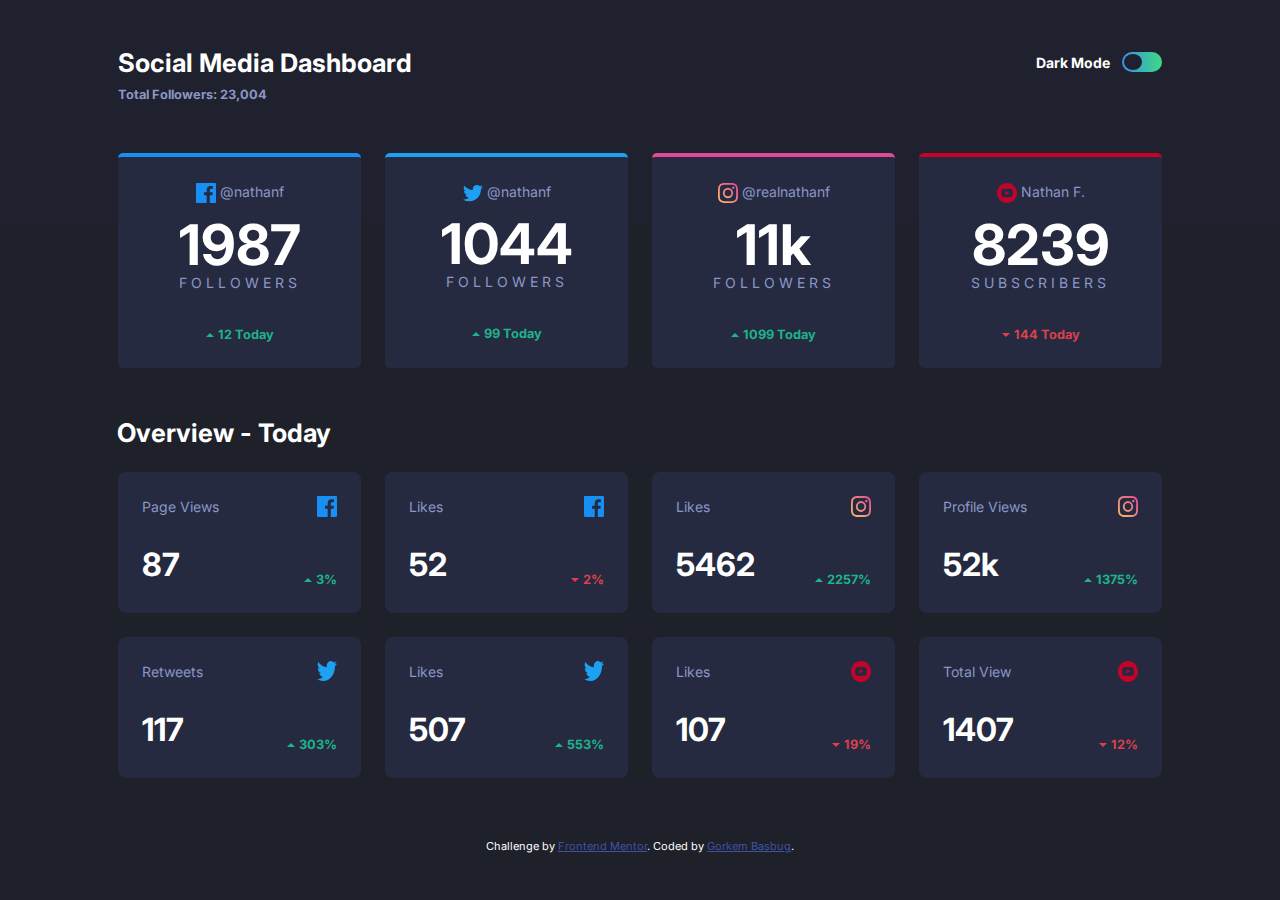
==== social-media-dashboard-with-theme-switcher-master/index.html @ 9b9a8004 "completed" ====
<!DOCTYPE html>
<html lang="en">
<head>
  <meta charset="UTF-8">
  <meta name="viewport" content="width=device-width, initial-scale=1.0"> <!-- displays site properly based on user's device -->
  <link href="https://cdn.jsdelivr.net/npm/bootstrap@5.0.0-beta1/dist/css/bootstrap.min.css" rel="stylesheet" crossorigin="anonymous">
  <link rel="preconnect" href="https://fonts.gstatic.com">
  <link href="https://fonts.googleapis.com/css2?family=Inter:wght@400;700&display=swap" rel="stylesheet">
  <link rel="icon" type="image/png" sizes="32x32" href="./images/favicon-32x32.png">
  <link rel="stylesheet" href="./css/style.css">
  <title>Frontend Mentor | [Challenge Name Here]</title>

  <!-- Feel free to remove these styles or customise in your own stylesheet 👍 -->
  <style>
    .attribution { font-size: 11px; text-align: center; }
    .attribution a { color: hsl(228, 45%, 44%); }
  </style>
</head>
<body>
  <section class="top-section">
    <div class="container p-5">
      <div class="row">
        <div class="col-sm">
          <h1>Social Media Dashboard</h1>
          <h3>Total Followers: 23,004</h3>
          <hr class="d-flex d-block d-md-none">
        </div>
        <div class="col-md d-flex justify-content-between justify-content-md-end gap-2">
          <span class="p-1">Dark Mode</span>
          <label class="switch-wrap mt-1">
            <input id="toggle-button" type="checkbox" />
            <div class="switch"></div>
          </label>
        </div>
      </div>
  </div>
  <div class="container p-4"></div>
  </section>
  <section class="bottom-section">
    <div class="container p-6">
      <div class="row text-white d-flex justify-content-md-center justify-content-center gap-4">
        <div class="col-lg col-md-5 col-sm-12  p-4 text-center top facebook">
          <img src="./images/icon-facebook.svg" alt="Facebook Icon">
          <span class="username">@nathanf</span>
          <span class="d-block count">1987</span> 
          <span class="d-block users">Followers</span>
          <img src="./images/icon-up.svg" alt="Up Icon">
          <span class="up-count">12 Today</span> 
        </div>
        <div class="col-lg col-md-5 col-sm-12  p-4 text-center top twitter">
          <img src="./images/icon-twitter.svg" alt="Twitter Icon">
          <span class="username">@nathanf</span>
          <span class="d-block count">1044</span> 
          <span class="d-block users">Followers</span>
          <img src="./images/icon-up.svg" alt="Up Icon">
          <span class="up-count">99 Today</span>
        </div>
        <div class="col-lg col-md-5 col-sm-12  p-4 text-center top instagram">
          <img src="./images/icon-instagram.svg" alt="Instagram Icon">
          <span class="username">@realnathanf</span>
          <span class="d-block count">11k</span> 
          <span class="d-block users">Followers</span>
          <img src="./images/icon-up.svg" alt="Up Icon">
          <span class="up-count">1099 Today</span>
        </div>
        <div class="col-lg col-md-5 col-sm-12  p-4 text-center top youtube">
          <img src="./images/icon-youtube.svg" alt="Youtube Icon">
          <span class="username">Nathan F.</span>
          <span class="d-block count">8239</span> 
          <span class="d-block users">Subscribers</span>
          <img src="./images/icon-down.svg" alt="Down Icon">
          <span class="down-count">144 Today</span>
        </div>
        </div>
      </div>
    </div>
    <div class="container">
      <h1 class="title">Overview - Today</h1>
    </div>
    <div class="container bottom p-6">
      <div class="row text-white d-flex justify-content-md-center justify-content-center gap-4 mb-4">
        <div class="col-lg col-md-5 col-sm-12  p-4 rounded-3 ">
          <div class="row">
            <div class="col d-flex justify-content-between">
              <span class="username">Page Views</span>
              <img src="./images/icon-facebook.svg" alt="Facebok Icon">
            </div>
          </div>
          <div class="row mt-4">
            <div class="col d-flex justify-content-between align-items-end">
                <span class="count-bottom">87</span>
              <div>
                <img src="./images/icon-up.svg" alt="up Icon">
                <span class="up-count">3%</span>
              </div>
            </div>
          </div>
        </div>
        <div class="col-lg col-md-5 col-sm-12  p-4 rounded-3">
          <div class="row">
            <div class="col d-flex justify-content-between">
              <span class="username">Likes</span>
              <img src="./images/icon-facebook.svg" alt="Facebok Icon">
            </div>
          </div>
          <div class="row mt-4">
            <div class="col d-flex justify-content-between align-items-end">
              <span class="count-bottom">52</span>
              <div>
                <img src="./images/icon-down.svg" alt="down Icon">
                <span  class="down-count">2%</span>
              </div>
            </div>
          </div>
        </div>
        <div class="col-lg col-md-5 col-sm-12  p-4 rounded-3">
          <div class="row">
            <div class="col d-flex justify-content-between">
              <span class="username">Likes</span>
              <img src="./images/icon-instagram.svg" alt="Instagram Icon">
            </div>
          </div>
          <div class="row mt-4">
            <div class="col d-flex justify-content-between align-items-end">
              <span class="count-bottom">5462</span>
              <div>
                <img src="./images/icon-up.svg" alt="up Icon">
                <span class="up-count">2257%</span>
              </div>
            </div>
          </div>
        </div>
        <div class="col-lg col-md-5 col-sm-12  p-4 rounded-3 ">
          <div class="row">
            <div class="col d-flex justify-content-between">
              <span  class="username">Profile Views</span>
              <img src="./images/icon-instagram.svg" alt="Instagram Icon">
            </div>
          </div>
          <div class="row mt-4">
            <div class="col d-flex justify-content-between align-items-end">
              <span class="count-bottom">52k</span>
              <div>
                <img src="./images/icon-up.svg" alt="up Icon">
                <span  class="up-count">1375%</span>
              </div>
            </div>
          </div>
        </div>
      </div>
      <div class="row text-white d-flex justify-content-md-center justify-content-center gap-4">
        <div class="col-lg col-md-5 col-sm-12  p-4 rounded-3">
          <div class="row">
            <div class="col d-flex justify-content-between">
              <span class="username">Retweets</span>
              <img src="./images/icon-twitter.svg" alt="twitter Icon">
            </div>
          </div>
          <div class="row mt-4">
            <div class="col d-flex justify-content-between align-items-end">
              <span class="count-bottom">117</span>
              <div>
                <img src="./images/icon-up.svg" alt="up Icon">
                <span  class="up-count">303%</span>
              </div>
            </div>
          </div>
        </div>
        <div class="col-lg col-md-5 col-sm-12  p-4 rounded-3 ">
          <div class="row">
            <div class="col d-flex justify-content-between">
              <span  class="username">Likes</span>
              <img src="./images/icon-twitter.svg" alt="twitter Icon">
            </div>
          </div>
          <div class="row mt-4">
            <div class="col d-flex justify-content-between align-items-end">
              <span class="count-bottom">507</span>
              <div>
                <img src="./images/icon-up.svg" alt="up Icon">
                <span class="up-count">553%</span>
              </div>
            </div>
          </div>
        </div>
        <div class="col-lg col-md-5 col-sm-12  p-4 rounded-3">
          <div class="row">
            <div class="col d-flex justify-content-between">
              <span class="username">Likes</span>
              <img src="./images/icon-youtube.svg" alt="youtube Icon">
            </div>
          </div>
          <div class="row mt-4">
            <div class="col d-flex justify-content-between align-items-end">
              <span class="count-bottom">107</span>
              <div>
                <img src="./images/icon-down.svg" alt="down Icon">
                <span class="down-count">19%</span>
              </div>
            </div>
          </div>
        </div>
        <div class="col-lg col-md-5 col-sm-12  p-4 rounded-3">
          <div class="row">
            <div class="col d-flex justify-content-between">
              <span class="username">Total View</span>
              <img src="./images/icon-youtube.svg" alt="youtube Icon">
            </div>
          </div>
          <div class="row mt-4">
            <div class="col d-flex justify-content-between align-items-end">
              <span class="count-bottom">1407</span>
              <div>
                <img src="./images/icon-down.svg" alt="down Icon">
                <span class="down-count">12%</span>
              </div>
            </div>
          </div>
        </div>
      </div>
    </div>
  </section>
  <footer>
    <div class="attribution mb-4">
      Challenge by <a href="https://www.frontendmentor.io?ref=challenge" target="_blank">Frontend Mentor</a>. 
      Coded by <a href="https://www.frontendmentor.io/profile/gbasbu">Gorkem Basbug</a>.
    </div>
  </footer>
  <script src="./js/script.js"></script>
</body>
</html>
---- social-media-dashboard-with-theme-switcher-master/css/style.css ----
/* Primary */
/* Dark Theme */
/* Light Theme */
body {
  font-size: 14px;
  font-family: "Inter", sans-serif;
  min-height: 100vh;
  background-color: #1e202a;
}
body h1, body h2, body h3, body h4, body h5, body h6 {
  font-size: 1rem;
}
body .top-section {
  background-color: #1f212e;
}
body .top-section .col-sm h1, body .top-section .col-md h1 {
  font-size: 1.6rem;
  font-weight: 700;
  color: white;
}
@media only screen and (max-width: 415px) {
  body .top-section .col-sm h1, body .top-section .col-md h1 {
    font-size: 1.3rem;
  }
}
body .top-section .col-sm h3, body .top-section .col-md h3 {
  color: #8b97c6;
  font-size: 0.8rem;
  font-weight: 700;
  margin-bottom: 25px;
}
body .top-section .col-sm hr, body .top-section .col-md hr {
  color: #8b97c6;
}
body .top-section .col-sm span, body .top-section .col-md span {
  font-weight: 700;
  font-weight: 0.8rem;
  color: white;
}
@media only screen and (max-width: 768px) {
  body .top-section .col-sm span, body .top-section .col-md span {
    color: #8b97c6;
  }
}
body .top-section .col-sm .form-check-input, body .top-section .col-md .form-check-input {
  width: 40px;
  height: 20px;
}
body .bottom-section {
  margin-top: -130px;
}
@media only screen and (max-width: 980px) {
  body .bottom-section {
    margin-top: -120px;
  }
}
body .bottom-section .top {
  border-top: 4px solid;
  border-radius: 5px;
}
body .bottom-section .col-lg {
  background-color: #252a41;
}
body .bottom-section .col-lg:hover {
  background-color: #2f3451;
  cursor: pointer;
}
body .bottom-section .col-lg .username {
  color: #8b97c6;
}
body .bottom-section .col-lg .count {
  font-size: 3.5rem;
  font-weight: 700;
}
body .bottom-section .col-lg .count-bottom {
  font-size: 2rem;
  font-weight: 700;
}
body .bottom-section .col-lg .users {
  color: #8b97c6;
  text-transform: uppercase;
  letter-spacing: 4px;
  margin-top: -15px;
  margin-bottom: 30px;
}
body .bottom-section .col-lg .up-count {
  color: #1db489;
  font-weight: 700;
  font-size: 0.8rem;
}
body .bottom-section .col-lg .down-count {
  color: #dc414c;
  font-weight: 700;
  font-size: 0.8rem;
}
body .bottom-section .facebook {
  border-color: #198ff5;
}
body .bottom-section .twitter {
  border-color: #1ca0f2;
}
body .bottom-section .instagram {
  border-color: #df4996;
}
body .bottom-section .youtube {
  border-color: #c4032a;
}
body .bottom-section h1 {
  font-size: 1.6rem;
  font-weight: 700;
  color: white;
  margin-left: 35px;
  margin-top: -10px;
}
body .bottom-section .bottom {
  margin-top: -45px;
}
body .bottom-section .bottom .text-right {
  text-align: right;
}

.switch-wrap {
  cursor: pointer;
  background: linear-gradient(90deg, #378fe6, #3eda82);
  padding: 2px;
  width: 40px;
  height: 20px;
  border-radius: 10px;
}
.switch-wrap input {
  position: absolute;
  opacity: 0;
  width: 0;
  height: 0;
}

.switch {
  height: 100%;
  display: grid;
  grid-template-columns: 0fr 1fr 1fr;
  transition: 0.2s;
}
.switch::after {
  content: "";
  border-radius: 50%;
  background: #1f212e;
  grid-column: 2;
}

input:checked + .switch {
  grid-template-columns: 1fr 1fr 0fr;
}
input:checked + .switch::after {
  background-color: #f5f7ff;
}

.p-6 {
  padding: 60px;
}

.attribution {
  color: white;
}

body.light-theme {
  background-color: white;
}
body.light-theme footer .attribution {
  color: #1e202a;
}

body.light-theme .top-section {
  background-color: #f5f7ff;
}
body.light-theme .top-section h1 {
  color: #1e202a;
}
body.light-theme .top-section h3 {
  color: #63687e;
}
body.light-theme .top-section span {
  color: #63687e;
}
body.light-theme .top-section .switch-wrap {
  background: transparent;
  background-color: #aeb3cb;
}

body.light-theme .bottom-section .col-lg {
  background-color: #f0f2fa;
}
body.light-theme .bottom-section .col-lg:hover {
  background-color: #e6e6e6;
}
body.light-theme .bottom-section .col-lg .count {
  color: #1e202a;
}
body.light-theme .bottom-section .col-lg .username {
  font-weight: 700;
}

body.light-theme .container .title {
  color: #63687e;
}
body.light-theme .container .count-bottom {
  color: #1e202a;
}

/*# sourceMappingURL=style.css.map */
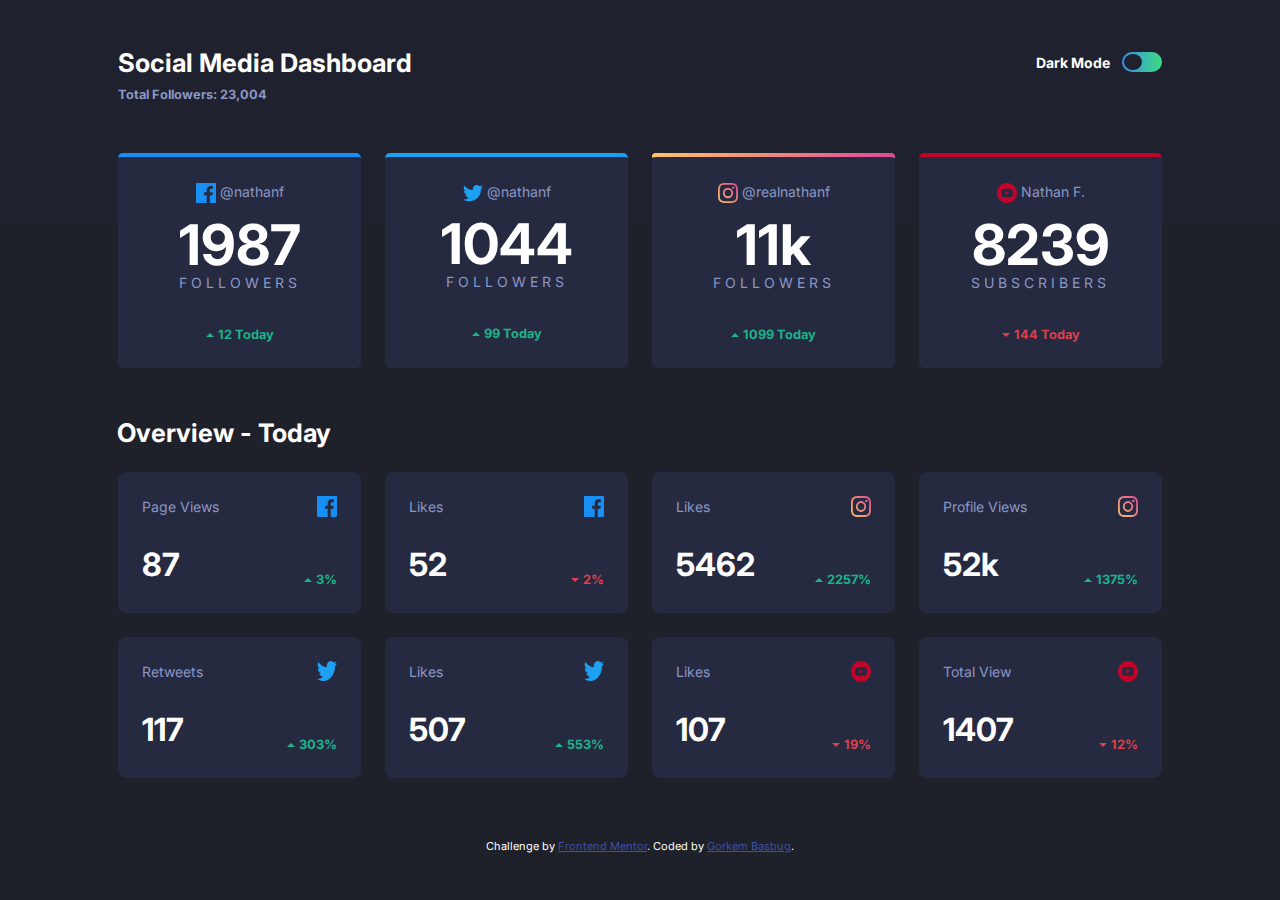
==== commit 591ff703: "added instagram card border color" ====
--- a/social-media-dashboard-with-theme-switcher-master/index.html
+++ b/social-media-dashboard-with-theme-switcher-master/index.html
@@ -55,7 +55,8 @@
           <img src="./images/icon-up.svg" alt="Up Icon">
           <span class="up-count">99 Today</span>
         </div>
-        <div class="col-lg col-md-5 col-sm-12  p-4 text-center top instagram">
+        <div class="col-lg col-md-5 col-sm-12  position-relative p-4 text-center top instagram">
+          <div class="position-absolute top-0"><span class="d-none">.</span></div>
           <img src="./images/icon-instagram.svg" alt="Instagram Icon">
           <span class="username">@realnathanf</span>
           <span class="d-block count">11k</span> 
--- a/social-media-dashboard-with-theme-switcher-master/css/style.css
+++ b/social-media-dashboard-with-theme-switcher-master/css/style.css
@@ -99,8 +99,15 @@
 body .bottom-section .twitter {
   border-color: #1ca0f2;
 }
-body .bottom-section .instagram {
-  border-color: #df4996;
+body .bottom-section .instagram div {
+  width: 100%;
+  height: 2%;
+  margin-top: -4px;
+  margin-left: -24px;
+  color: #252a41;
+  border-top-left-radius: 10px;
+  border-top-right-radius: 10px;
+  background: linear-gradient(90deg, #fdc468, #df4996);
 }
 body .bottom-section .youtube {
   border-color: #c4032a;
@@ -206,4 +213,8 @@
   color: #1e202a;
 }
 
+body.light-theme .instagram {
+  color: #f0f2fa;
+}
+
 /*# sourceMappingURL=style.css.map */
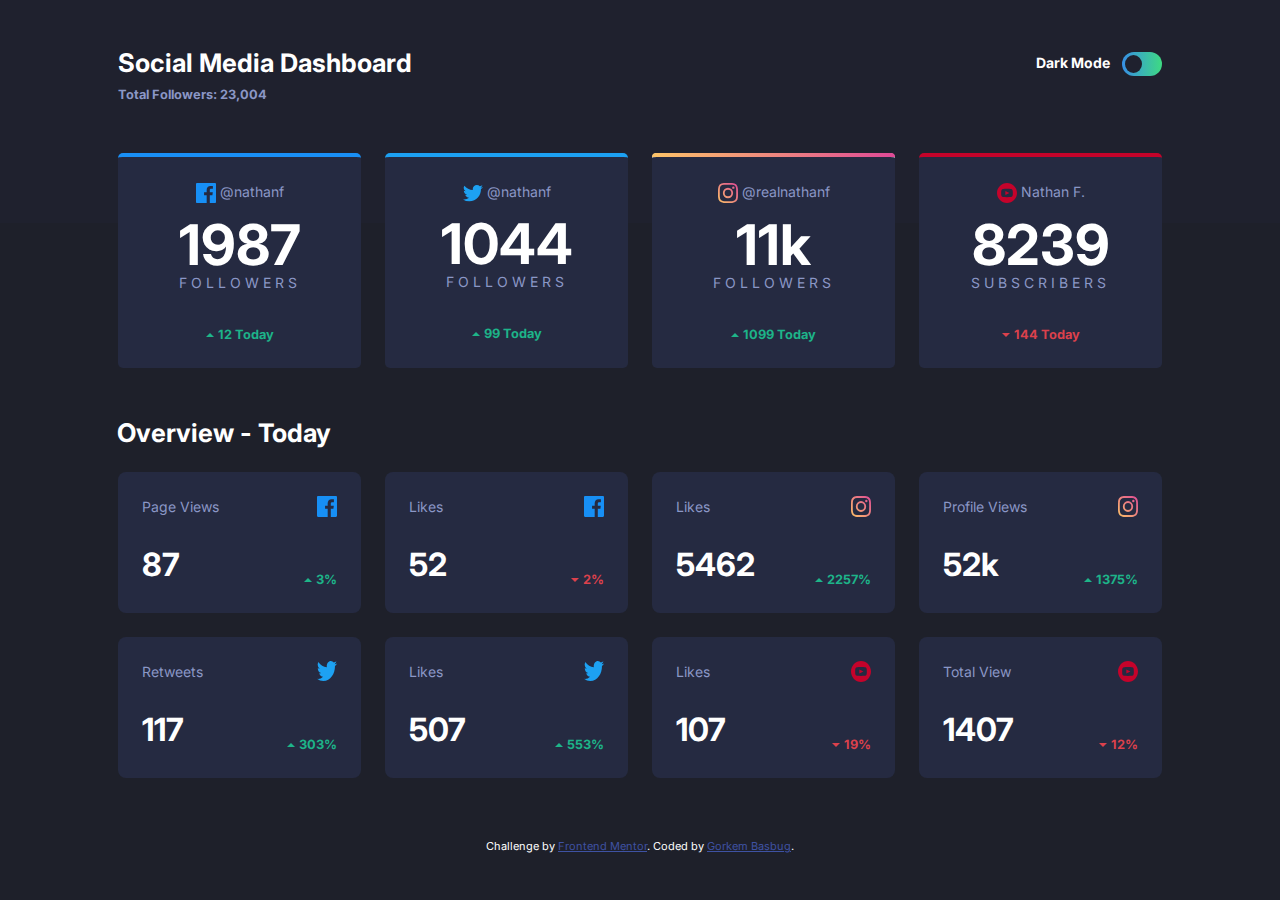
==== commit b37b8f24: "updated switch button" ====
--- a/social-media-dashboard-with-theme-switcher-master/index.html
+++ b/social-media-dashboard-with-theme-switcher-master/index.html
@@ -27,10 +27,10 @@
         </div>
         <div class="col-md d-flex justify-content-between justify-content-md-end gap-2">
           <span class="p-1">Dark Mode</span>
-          <label class="switch-wrap mt-1">
-            <input id="toggle-button" type="checkbox" />
+          <div class="form-check form-switch position-relative  mt-1">
+            <input id="toggle-button" class="form-check-input position-absolute" type="checkbox">
             <div class="switch"></div>
-          </label>
+          </div>
         </div>
       </div>
   </div>
--- a/social-media-dashboard-with-theme-switcher-master/css/style.css
+++ b/social-media-dashboard-with-theme-switcher-master/css/style.css
@@ -126,26 +126,39 @@
   text-align: right;
 }
 
-.switch-wrap {
-  cursor: pointer;
+.form-switch {
   background: linear-gradient(90deg, #378fe6, #3eda82);
-  padding: 2px;
+  padding: 3px;
   width: 40px;
   height: 20px;
-  border-radius: 10px;
-}
-.switch-wrap input {
-  position: absolute;
+  border-radius: 15px;
+}
+.form-switch input {
+  cursor: pointer;
+  right: 0;
   opacity: 0;
-  width: 0;
-  height: 0;
+  padding: 11px;
+  margin-top: -3px;
+  background: linear-gradient(90deg, #378fe6, #3eda82);
+  background-repeat: no-repeat;
+}
+.form-switch input:focus {
+  opacity: 1;
+}
+.form-switch input:checked {
+  opacity: 0;
+}
+.form-switch input:checked + .switch {
+  grid-template-columns: 1fr 1fr 0fr;
+}
+.form-switch input:checked + .switch::after {
+  background-color: #f5f7ff;
 }
 
 .switch {
   height: 100%;
   display: grid;
   grid-template-columns: 0fr 1fr 1fr;
-  transition: 0.2s;
 }
 .switch::after {
   content: "";
@@ -154,13 +167,6 @@
   grid-column: 2;
 }
 
-input:checked + .switch {
-  grid-template-columns: 1fr 1fr 0fr;
-}
-input:checked + .switch::after {
-  background-color: #f5f7ff;
-}
-
 .p-6 {
   padding: 60px;
 }
@@ -188,10 +194,14 @@
 body.light-theme .top-section span {
   color: #63687e;
 }
-body.light-theme .top-section .switch-wrap {
+body.light-theme .top-section .form-switch {
   background: transparent;
   background-color: #aeb3cb;
 }
+body.light-theme .top-section .form-switch input:focus {
+  opacity: 1;
+  background-color: #aeb3cb;
+}
 
 body.light-theme .bottom-section .col-lg {
   background-color: #f0f2fa;
